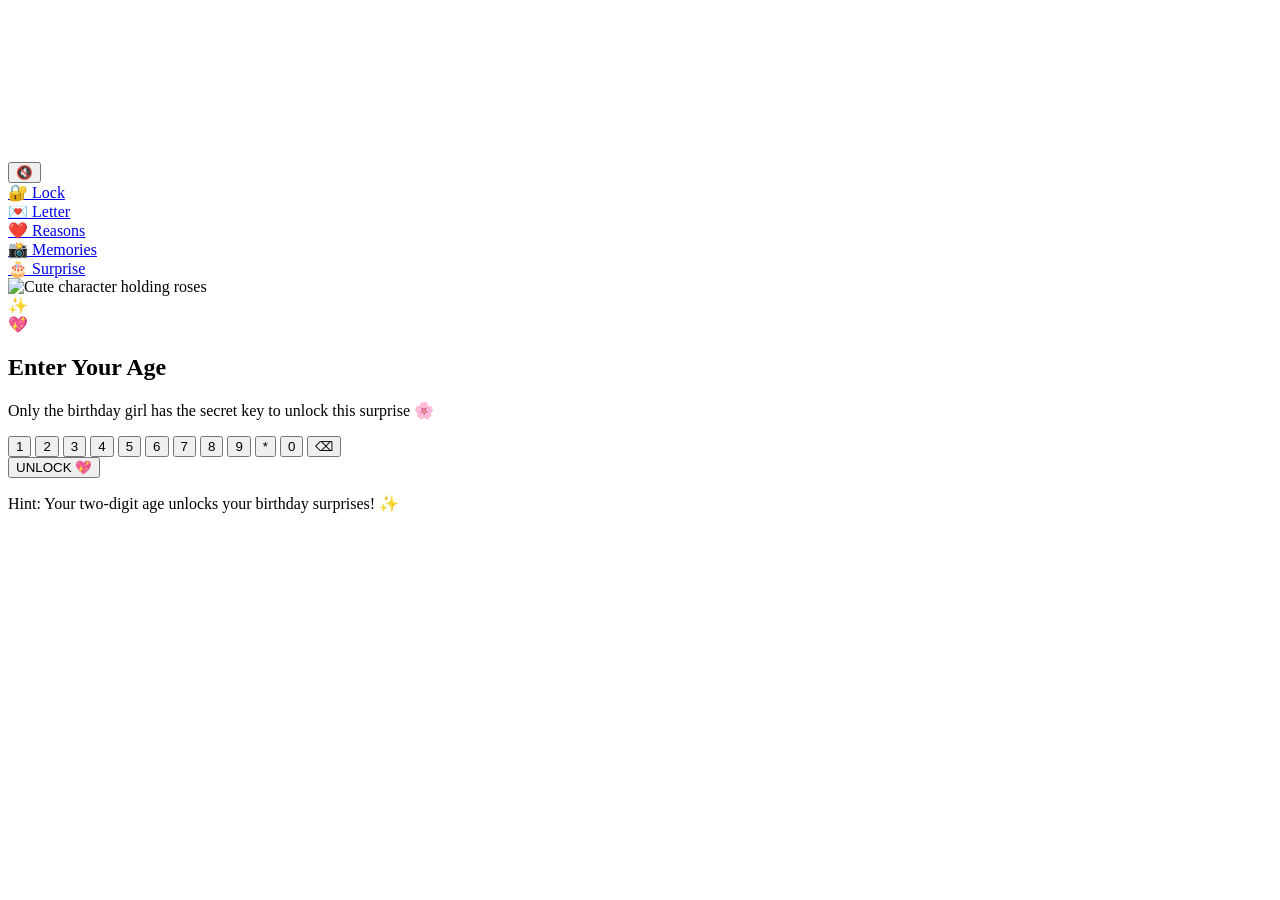
==== index.html @ 8ac352ba "Add files via upload" ====
<!DOCTYPE html>
<html lang="en">
<head>
  <meta charset="UTF-8">
  <meta name="viewport" content="width=device-width, initial-scale=1.0, maximum-scale=5.0">
  <meta name="description" content="A special, dreamy birthday surprise website for Sanuu filled with love, letters, memories, and celebration.">
  <meta name="theme-color" content="#ffe3ec">
  <title>Enter Your Age 🔐 - Happy Birthday Sanuu! 💖✨</title>

  <!-- Google Fonts for Dreamy Typography -->
  <link rel="preconnect" href="https://fonts.googleapis.com">
  <link rel="preconnect" href="https://fonts.gstatic.com" crossorigin>
  <link href="https://fonts.googleapis.com/css2?family=Caveat:wght@600;700&family=Dancing+Script:wght@600;700&family=Nunito:wght@400;600;700;800;900&family=Quicksand:wght@500;600;700&family=Sacramento&display=swap" rel="stylesheet">

  <!-- Shared Stylesheets -->
  <link rel="stylesheet" href="css/style.css">
  <link rel="stylesheet" href="css/animations.css">
  <link rel="stylesheet" href="css/responsive.css">
</head>
<body>

  <!-- Background Particle & Confetti Canvas -->
  <canvas id="particleCanvas" class="particle-canvas-layer"></canvas>

  <!-- Floating Audio Mute / Unmute Control -->
  <aside class="floating-controls">
    <button id="musicToggleBtn" class="floating-music-btn" aria-label="Toggle background music" title="Toggle background music">
      <span class="music-icon-disc">🔇</span>
    </button>
  </aside>

  <!-- Navigation / Progress Tracker (Locked until age unlocked) -->
  <nav class="nav-progress-wrapper" aria-label="Surprise progress">
    <div class="nav-track locked" id="navTrack">
      <a href="index.html" class="nav-dot active" data-step="1" title="Age Lock" aria-label="Go to Age Lock">
        <span class="dot-icon">🔐</span>
        <span class="dot-label">Lock</span>
      </a>
      <div class="nav-line"></div>
      <a href="letter.html" class="nav-dot" data-step="2" title="Birthday Letter" aria-label="Go to Birthday Letter">
        <span class="dot-icon">💌</span>
        <span class="dot-label">Letter</span>
      </a>
      <div class="nav-line"></div>
      <a href="reasons.html" class="nav-dot" data-step="3" title="Why You're Special" aria-label="Go to Why You're Special">
        <span class="dot-icon">❤️</span>
        <span class="dot-label">Reasons</span>
      </a>
      <div class="nav-line"></div>
      <a href="gallery.html" class="nav-dot" data-step="4" title="Our Memories" aria-label="Go to Our Memories">
        <span class="dot-icon">📸</span>
        <span class="dot-label">Memories</span>
      </a>
      <div class="nav-line"></div>
      <a href="final.html" class="nav-dot" data-step="5" title="Birthday Surprise" aria-label="Go to Birthday Surprise">
        <span class="dot-icon">🎂</span>
        <span class="dot-label">Surprise</span>
      </a>
    </div>
  </nav>

  <!-- Main Content Presentation -->
  <main class="main-content-flow">

    <!-- ========================================================
         PAGE 1: AGE LOCK SCREEN 🔐
         ======================================================== -->
    <section id="section-age-lock" class="page-section active" aria-hidden="false">
      <div class="section-container age-lock-container">
        
        <!-- White Rounded Card with Pink Border & Soft Shadow -->
        <div class="age-card">
          
          <!-- Cute Character Holding Roses inside Dashed Pink Frame -->
          <div class="avatar-frame-wrapper">
            <div class="avatar-dashed-frame">
              <img src="assets/images/character-roses.svg" alt="Cute character holding roses" class="character-avatar" />
            </div>
            <div class="avatar-sparkle sparkle-tl">✨</div>
            <div class="avatar-sparkle sparkle-tr">💖</div>
          </div>

          <!-- Age Heading & Subtitle -->
          <div class="age-header-text">
            <h1 id="agePromptTitle" class="age-title">Enter Your Age</h1>
            <p id="agePromptSubtitle" class="age-subtitle">Only the birthday girl has the secret key to unlock this surprise 🌸</p>
          </div>

          <!-- EXACTLY TWO Input Boxes -->
          <div class="age-inputs-row" id="ageInputsRow">
            <div class="digit-box active" id="digitBox1" aria-label="First digit of age"></div>
            <div class="digit-box" id="digitBox2" aria-label="Second digit of age"></div>
          </div>

          <!-- Feedback message (Error or Success) -->
          <div id="ageFeedback" class="age-feedback" aria-live="polite"></div>

          <!-- Cute Circular Numeric Keypad -->
          <div class="keypad-grid" role="group" aria-label="Numeric keypad">
            <button type="button" class="keypad-btn" data-val="1">1</button>
            <button type="button" class="keypad-btn" data-val="2">2</button>
            <button type="button" class="keypad-btn" data-val="3">3</button>

            <button type="button" class="keypad-btn" data-val="4">4</button>
            <button type="button" class="keypad-btn" data-val="5">5</button>
            <button type="button" class="keypad-btn" data-val="6">6</button>

            <button type="button" class="keypad-btn" data-val="7">7</button>
            <button type="button" class="keypad-btn" data-val="8">8</button>
            <button type="button" class="keypad-btn" data-val="9">9</button>

            <button type="button" class="keypad-btn special-key" data-val="clear" title="Clear digits" aria-label="Clear digits">*</button>
            <button type="button" class="keypad-btn" data-val="0">0</button>
            <button type="button" class="keypad-btn special-key" data-val="backspace" title="Backspace" aria-label="Backspace">⌫</button>
          </div>

          <!-- Beautiful Pink UNLOCK Button -->
          <button type="button" id="unlockBtn" class="unlock-btn">
            <span>UNLOCK 💖</span>
          </button>

          <p class="lock-hint-text">Hint: Your two-digit age unlocks your birthday surprises! ✨</p>
        </div>

      </div>
    </section>

  </main>

  <!-- Shared Scripts -->
  <script src="js/config.js"></script>
  <script src="js/audio.js"></script>
  <script src="js/particles.js"></script>
  <script src="js/app.js"></script>
</body>
</html>
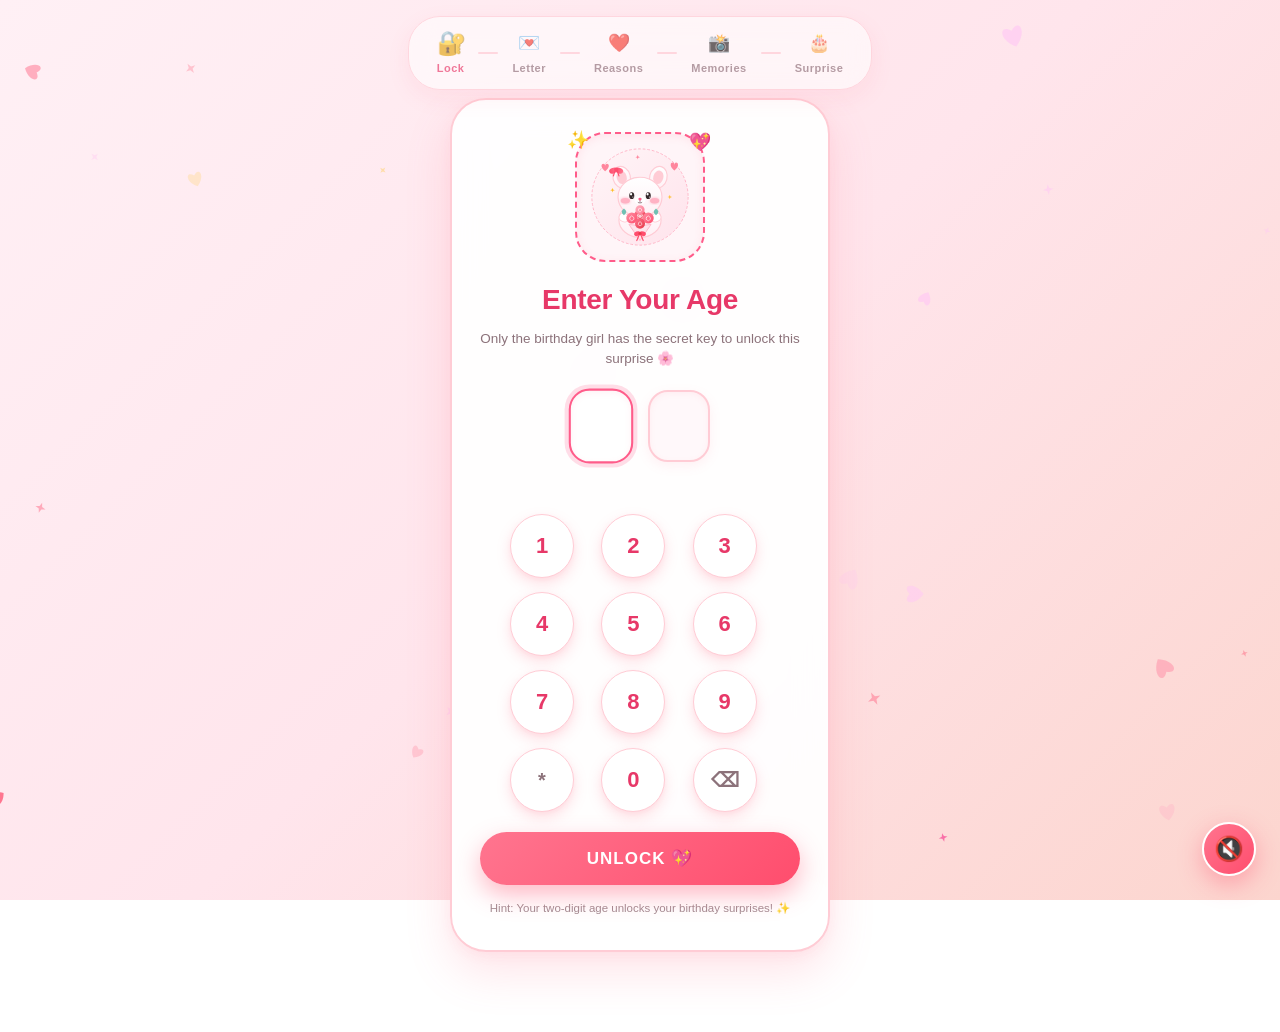
==== commit d9e7795e: "Add files via upload" ====
--- a/index.html
+++ b/index.html
@@ -12,10 +12,10 @@
   <link rel="preconnect" href="https://fonts.gstatic.com" crossorigin>
   <link href="https://fonts.googleapis.com/css2?family=Caveat:wght@600;700&family=Dancing+Script:wght@600;700&family=Nunito:wght@400;600;700;800;900&family=Quicksand:wght@500;600;700&family=Sacramento&display=swap" rel="stylesheet">
 
-  <!-- Shared Stylesheets -->
-  <link rel="stylesheet" href="css/style.css">
-  <link rel="stylesheet" href="css/animations.css">
-  <link rel="stylesheet" href="css/responsive.css">
+  <!-- Shared Stylesheets (Auto-resolves for GitHub Pages and subfolders) -->
+  <link rel="stylesheet" href="style.css" onerror="this.onerror=null;this.href='css/style.css';">
+  <link rel="stylesheet" href="animations.css" onerror="this.onerror=null;this.href='css/animations.css';">
+  <link rel="stylesheet" href="responsive.css" onerror="this.onerror=null;this.href='css/responsive.css';">
 </head>
 <body>
 
@@ -74,7 +74,7 @@
           <!-- Cute Character Holding Roses inside Dashed Pink Frame -->
           <div class="avatar-frame-wrapper">
             <div class="avatar-dashed-frame">
-              <img src="assets/images/character-roses.svg" alt="Cute character holding roses" class="character-avatar" />
+              <img src="character-roses.svg" onerror="this.onerror=null; if(this.src.indexOf('assets')===-1){this.src='assets/images/character-roses.svg';}" alt="Cute character holding roses" class="character-avatar" />
             </div>
             <div class="avatar-sparkle sparkle-tl">✨</div>
             <div class="avatar-sparkle sparkle-tr">💖</div>
@@ -127,10 +127,10 @@
 
   </main>
 
-  <!-- Shared Scripts -->
-  <script src="js/config.js"></script>
-  <script src="js/audio.js"></script>
-  <script src="js/particles.js"></script>
-  <script src="js/app.js"></script>
+  <!-- Shared Scripts (Auto-resolves for GitHub Pages and subfolders) -->
+  <script src="config.js" onerror="this.onerror=null;this.src='js/config.js';"></script>
+  <script src="audio.js" onerror="this.onerror=null;this.src='js/audio.js';"></script>
+  <script src="particles.js" onerror="this.onerror=null;this.src='js/particles.js';"></script>
+  <script src="app.js" onerror="this.onerror=null;this.src='js/app.js';"></script>
 </body>
 </html>
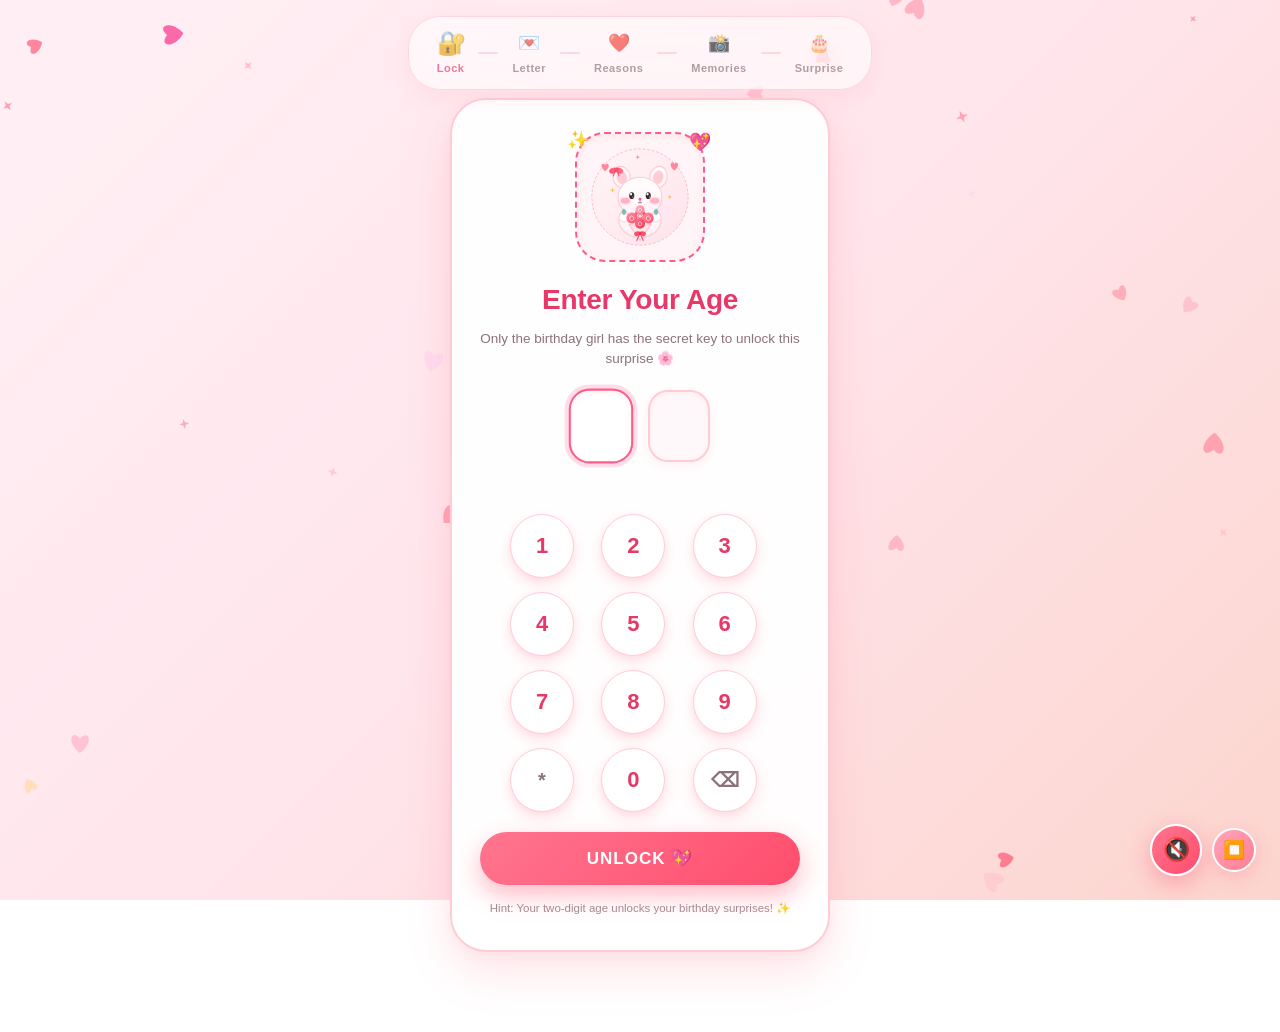
==== commit 212c6161: "Add files via upload" ====
--- a/index.html
+++ b/index.html
@@ -22,11 +22,15 @@
   <!-- Background Particle & Confetti Canvas -->
   <canvas id="particleCanvas" class="particle-canvas-layer"></canvas>
 
-  <!-- Floating Audio Mute / Unmute Control -->
-  <aside class="floating-controls">
-    <button id="musicToggleBtn" class="floating-music-btn" aria-label="Toggle background music" title="Toggle background music">
+  <!-- Floating Audio Controls (Play/Pause & Stop) -->
+  <aside class="floating-controls" aria-label="Music controls">
+    <button id="musicToggleBtn" class="floating-music-btn" aria-label="Play background music" title="Play / Pause background music">
       <span class="music-icon-disc">🔇</span>
     </button>
+    <button id="musicStopBtn" class="floating-stop-btn" aria-label="Stop background music" title="Stop background music">
+      <span class="music-icon-stop">⏹️</span>
+    </button>
+    <audio id="bgMusic" preload="auto" loop src="assets/music/birthday-lofi.mp3"></audio>
   </aside>
 
   <!-- Navigation / Progress Tracker (Locked until age unlocked) -->
